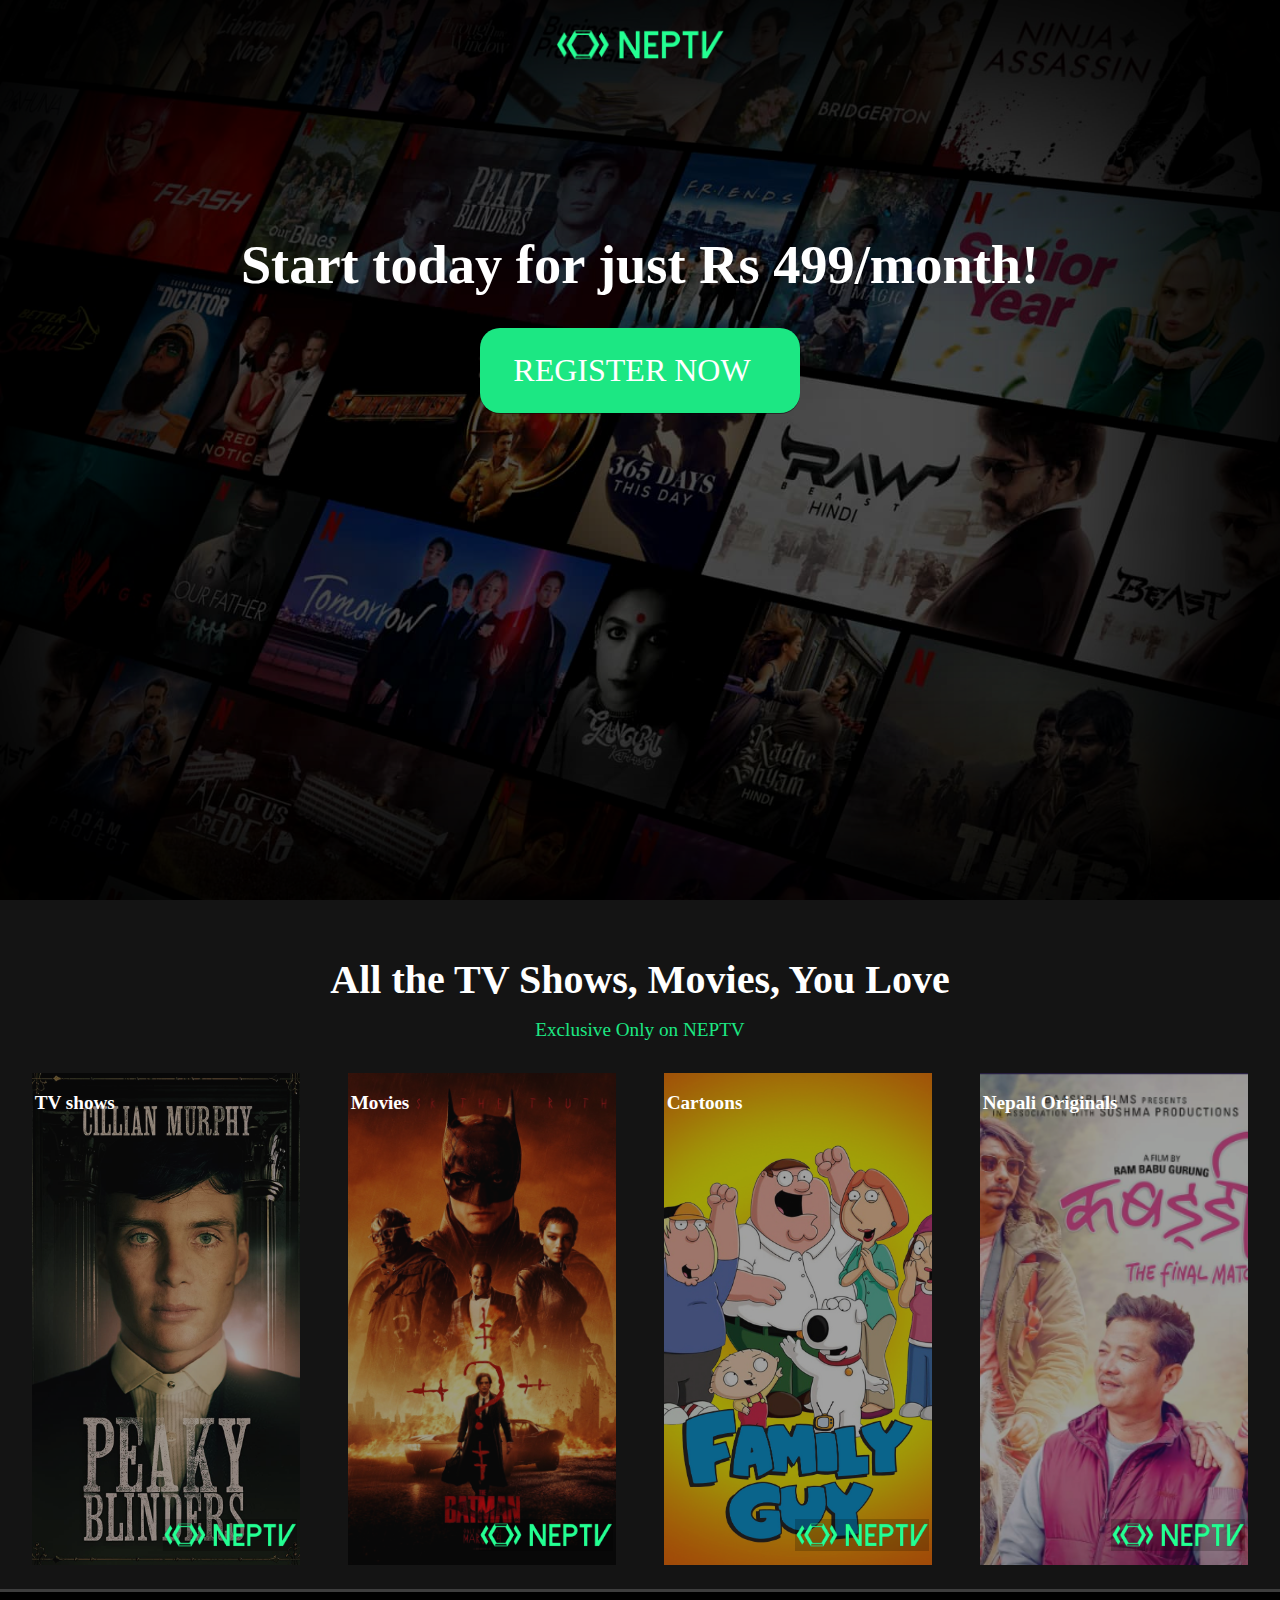
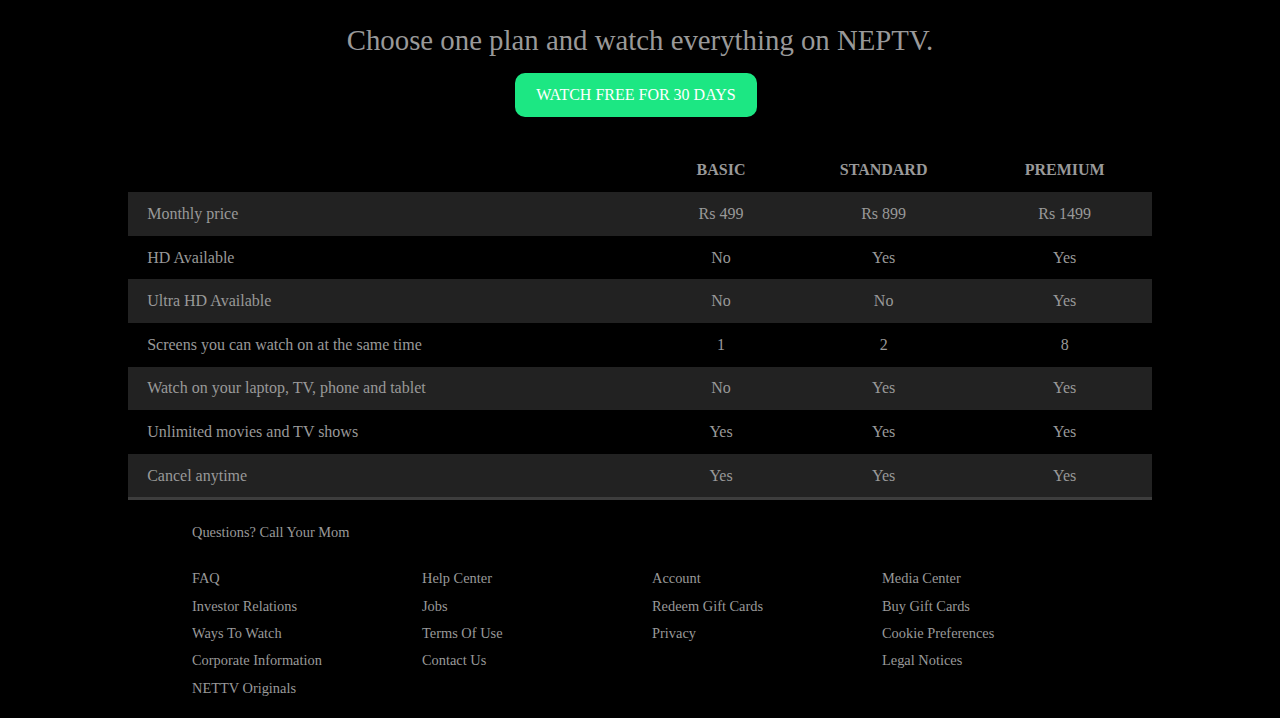
==== index.html @ 65044dee "first" ====
<!DOCTYPE html>
<html lang="en">
  <head>
    <meta charset="UTF-8" />
    <meta http-equiv="X-UA-Compatible" content="IE=edge" />
    <meta name="viewport" content="width=device-width, initial-scale=1.0" />
    <link rel="stylesheet" href="main.css" />
    <title>NEPTV</title>
  </head>
  <body>
    <header class="showcase">
      <div class="showcase-top">
        <img src="./assets/logo.png" alt="" />
      </div>
      <div class="showcase-content">
        <h2>Start today for just Rs 499/month!</h2>
        <a href="#" class="btn btn-xl"
          >REGISTER NOW<i class="fas fa-chevron-right btn-icon"></i
        ></a>
      </div>
    </header>
    <section class="tabs">
      <h2 id="tabs-heading">All the TV Shows, Movies, You Love</h2>
      <p class="tabs-subtext">Exclusive Only on NEPTV</p>
      <div class="container">
        <div id="tab-1" class="tab-item">
          <p class="tab-heading">TV shows</p>
          <div id="tab-img-1"></div>
          <img class="logo-img" src="./assets/logo.png" alt="" />
        </div>
        <div id="tab-2" class="tab-item">
          <i class="fas fa-tablet-alt fa-3x"></i>
          <p class="tab-heading">Movies</p>
          <div id="tab-img-2"></div>
          <img class="logo-img" src="./assets/logo.png" alt="" />
        </div>
        <div id="tab-3" class="tab-item">
          <i class="fas fa-tags fa-3x"></i>
          <p class="tab-heading">Cartoons</p>
          <div id="tab-img-3"></div>
          <img class="logo-img" src="./assets/logo.png" alt="" />
        </div>
        <div id="tab-4" class="tab-item">
          <i class="fas fa-tags fa-3x"></i>
          <p class="tab-heading">Nepali Originals</p>
          <div id="tab-img-4"></div>
          <img class="logo-img" src="./assets/logo.png" alt="" />
        </div>
      </div>
    </section>

    <div class="plans">
      <div class="text-center">
        <p class="text-lg">Choose one plan and watch everything on NEPTV.</p>
        <a href="#" class="btn btn-lg">Watch Free For 30 Days</a>
      </div>

      <table class="table">
        <thead>
          <tr>
            <th></th>
            <th>Basic</th>
            <th>Standard</th>
            <th>Premium</th>
          </tr>
        </thead>
        <tbody>
          <tr>
            <td>Monthly price</td>
            <td>Rs 499</td>
            <td>Rs 899</td>
            <td>Rs 1499</td>
          </tr>
          <tr>
            <td>HD Available</td>
            <td>No</td>
            <td>Yes</td>
            <td>Yes</td>
          </tr>
          <tr>
            <td>Ultra HD Available</td>
            <td>No</td>
            <td>No</td>
            <td>Yes</td>
          </tr>
          <tr>
            <td>Screens you can watch on at the same time</td>
            <td>1</td>
            <td>2</td>
            <td>8</td>
          </tr>
          <tr>
            <td>Watch on your laptop, TV, phone and tablet</td>
            <td>No</td>
            <td>Yes</td>
            <td>Yes</td>
          </tr>
          <tr>
            <td>Unlimited movies and TV shows</td>
            <td>Yes</td>
            <td>Yes</td>
            <td>Yes</td>
          </tr>
          <tr>
            <td>Cancel anytime</td>
            <td>Yes</td>
            <td>Yes</td>
            <td>Yes</td>
          </tr>
        </tbody>
      </table>
    </div>

    <footer class="footer">
      <p>Questions? Call Your Mom</p>
      <div class="footer-cols">
        <ul>
          <li><a href="#">FAQ</a></li>
          <li><a href="#">Investor Relations</a></li>
          <li><a href="#">Ways To Watch</a></li>
          <li><a href="#">Corporate Information</a></li>
          <li><a href="#">NETTV Originals</a></li>
        </ul>
        <ul>
          <li><a href="#">Help Center</a></li>
          <li><a href="#">Jobs</a></li>
          <li><a href="#">Terms Of Use</a></li>
          <li><a href="#">Contact Us</a></li>
        </ul>
        <ul>
          <li><a href="#">Account</a></li>
          <li><a href="#">Redeem Gift Cards</a></li>
          <li><a href="#">Privacy</a></li>
        </ul>
        <ul>
          <li><a href="#">Media Center</a></li>
          <li><a href="#">Buy Gift Cards</a></li>
          <li><a href="#">Cookie Preferences</a></li>
          <li><a href="#">Legal Notices</a></li>
        </ul>
      </div>
    </footer>
  </body>
</html>
---- main.css ----
/* Global Styles */
:root {
  --primary-color: #1ce783;
  --dark-color: #141414;
  --light-color: #f4f4f4;
}

* {
  box-sizing: border-box;
  margin: 0;
  padding: 0;
}

body {
  font-family: Century Gothic;
  -webkit-font-smoothing: antialiased;
  background: #000;
  color: #999;
}

ul {
  list-style: none;
}

h1,
h2,
h3,
h4 {
  color: #fff;
}

a {
  color: #fff;
  text-decoration: none;
}

p {
  margin: 0.5rem 0;
}

img {
  width: 100%;
}

.showcase {
  width: 100%;
  height: 100vh;
  position: relative;
  background: url("./assets/bg.jpg") no-repeat center center/cover;
  background-attachment: fixed;
}

.showcase::after {
  content: "";
  position: absolute;
  top: 0;
  left: 0;
  width: 100%;
  height: 100%;
  z-index: 1;
  background: rgba(0, 0, 0, 0.6);
  box-shadow: inset 120px 100px 250px #000000, inset -120px -100px 250px #000000;
}

.showcase-top {
  position: relative;
  z-index: 2;
  height: 90px;
}

.showcase-top img {
  width: 170px;
  position: absolute;
  top: 50%;
  left: 50%;
  transform: translate(-50%, -50%);
  margin-left: 0;
}

.showcase-top a {
  position: absolute;
  top: 50%;
  right: 0;
  transform: translate(-50%, -50%);
}

.showcase-content {
  position: relative;
  z-index: 2;
  width: 65%;
  margin: auto;
  display: flex;
  flex-direction: column;
  justify-content: center;
  align-items: center;
  text-align: center;
  margin-top: 9rem;
}

.showcase-content h2 {
  font-size: 3.4rem;
}

.showcase-content .btn {
  margin: 1em;
  border-radius: 20px;
}

/* Tabs */
.tabs {
  background: var(--dark-color);
  padding-top: 1rem;
  border-bottom: 3px solid #3d3d3d;
  border-right: none;
}

#tabs-heading {
  text-align: center;
  font-size: 2.5rem;
  margin: 1em 0 0 0;
}

.tabs-subtext {
  color: var(--primary-color);
  text-align: center;
}

.tabs .container {
  display: grid;
  grid-template-columns: repeat(4, 1fr);
  grid-gap: 3rem;
  align-items: center;
  justify-content: center;
}

#tab-img-1 {
  background: url("./assets/tvshow.jpg");
  opacity: 0.6;
  height: 100%;
  width: 100%;
  background-position: center;
  background-size: cover;
}

#tab-img-2 {
  background: url("./assets/movie.jpg");
  opacity: 0.6;
  height: 100%;
  width: 100%;
  background-position: center;
  background-size: cover;
}

#tab-img-3 {
  background: url("./assets/cartoon.jpg");
  opacity: 0.6;
  height: 100%;
  width: 100%;
  background-position: center;
  background-size: cover;
}

#tab-img-4 {
  background: url("./assets/nepali.png");
  opacity: 0.6;
  height: 100%;
  width: 100%;
  background-position: center;
  background-size: cover;
}

.tab-item {
  height: 60vh;
  background-position: center;
  background-size: cover;
  position: relative;
  transition: 0.3s;
}

.tab-item:hover {
  transform: scale(1.2);
}

.logo-img {
  position: absolute;
  width: 50%;
  bottom: 7%;
  right: 1%;
  background: rgba(0, 0, 0, 0.2);
}

.tab-item p {
  color: white;
  font-weight: 700;
  position: absolute;
  top: 5%;
  left: 1%;
  z-index: 100;
  /* background: rgba(0, 0, 0, 0.2); */
}

.tabs p {
  font-size: 1.2rem;
  padding-top: 0.5rem;
}

.tabs .container > div {
  padding: 1.5rem 0;
}

.tabs .container > div:hover {
  color: #fff;
  cursor: pointer;
}

.plans {
  margin-top: 2rem;
}

.table {
  width: 80%;
  margin: auto;
  margin-top: 2rem;
  border-collapse: collapse;
  border-spacing: 0;
  padding-bottom: 5px;
  border-bottom: 3px solid #3d3d3d;
}

.table thead th {
  text-transform: uppercase;
  padding: 0.8rem;
}

.table tbody {
  display: table-row-group;
  vertical-align: middle;
  border-color: inherit;
}   

.table tbody tr td {
  color: #999;
  padding: 0.8rem 1.2rem;
  text-align: center;
}

.table tbody tr td:first-child {
  text-align: left;
}

.table tbody tr:nth-child(odd) {
  background: #222;
}

.footer {
  max-width: 70%;
  margin: 1rem auto;
  overflow: auto;
}

.footer,
.footer a {
  color: #999;
  font-size: 0.9rem;
}

.footer p {
  margin-bottom: 1.5rem;
}

.footer .footer-cols {
  display: grid;
  grid-template-columns: repeat(4, 1fr);
  grid-gap: 1.5rem;
}

.footer li {
  line-height: 1.9;
}

.footer .lang-select {
  margin-top: 2rem;
  color: #999;
  background-color: #000;
  background-image: none;
  border: 1px solid #333;
  padding: 1rem 1.2rem;
  border-radius: 5px;
}

/* Container */
.container {
  margin: auto;
  overflow: hidden;
  padding: 0 2rem;
}

/* Text Styles */
.text-xl {
  font-size: 2rem;
}

.text-lg {
  font-size: 1.8rem;
  margin-bottom: 1rem;
}

.text-md {
  margin-bottom: 1.5rem;
  font-size: 1.2rem;
}

.text-center {
  text-align: center;
}

.text-dark {
  color: #999;
}

/* Buttons */
.btn {
  display: inline-block;
  background: var(--primary-color);
  color: #fff;
  padding: 0.4rem 1.3rem;
  font-size: 1rem;
  text-align: center;
  border: none;
  cursor: pointer;
  margin-right: 0.5rem;
  transition: opacity 0.2s ease-in;
  outline: none;
  box-shadow: 0 1px 0 rgba(0, 0, 0, 0.45);
  border-radius: 10px;
  transition: 0.3s;
}

.btn:hover {
  opacity: 0.9;
  transform: scale(1.2);
}

.btn-rounded {
  border-radius: 5px;
}

.btn-xl {
  font-size: 2rem;
  padding: 1.5rem 2.1rem;
  text-transform: uppercase;
}

.btn-lg {
  font-size: 1rem;
  padding: 0.8rem 1.3rem;
  text-transform: uppercase;
}

.btn-icon {
  margin-left: 1rem;
}

@media (max-width: 960px) {
  .showcase {
    height: 70vh;
  }

  .hide-sm {
    display: none;
  }

  .showcase-top img {
    top: 30%;
    left: 5%;
    transform: translate(0);
  }

  .showcase-content h1 {
    font-size: 3.7rem;
    line-height: 1;
  }

  .showcase-content p {
    font-size: 1.5rem;
  }

  .footer .footer-cols {
    grid-template-columns: repeat(2, 1fr);
  }

  .btn-xl {
    font-size: 1.5rem;
    padding: 1.4rem 2rem;
    text-transform: uppercase;
  }

  .text-xl {
    font-size: 1.5rem;
  }

  .text-lg {
    font-size: 1.3rem;
    margin-bottom: 1rem;
  }

  .text-md {
    margin-bottom: 1rem;
    font-size: 1.2rem;
  }
}

@media (max-width: 700px) {
  .showcase::after {
    background: rgba(0, 0, 0, 0.6);
    box-shadow: inset 80px 80px 150px #000000, inset -80px -80px 150px #000000;
  }

  .showcase-content h1 {
    font-size: 2.5rem;
    line-height: 1;
  }

  .showcase-content p {
    font-size: 1rem;
  }

  #tab-1-content .tab-1-content-inner {
    grid-template-columns: 1fr;
    text-align: center;
  }

  #tab-2-content .tab-2-content-top {
    display: block;
    text-align: center;
  }

  #tab-2-content .tab-2-content-bottom {
    margin-top: 2rem;
    display: grid;
    grid-template-columns: 1fr;
    grid-gap: 2rem;
    text-align: center;
  }

  .btn-xl {
    font-size: 1rem;
    padding: 1.2rem 1.6rem;
    text-transform: uppercase;
  }
}

@media (max-height: 600px) {
  .showcase-content {
    margin-top: 3rem;
  }
}
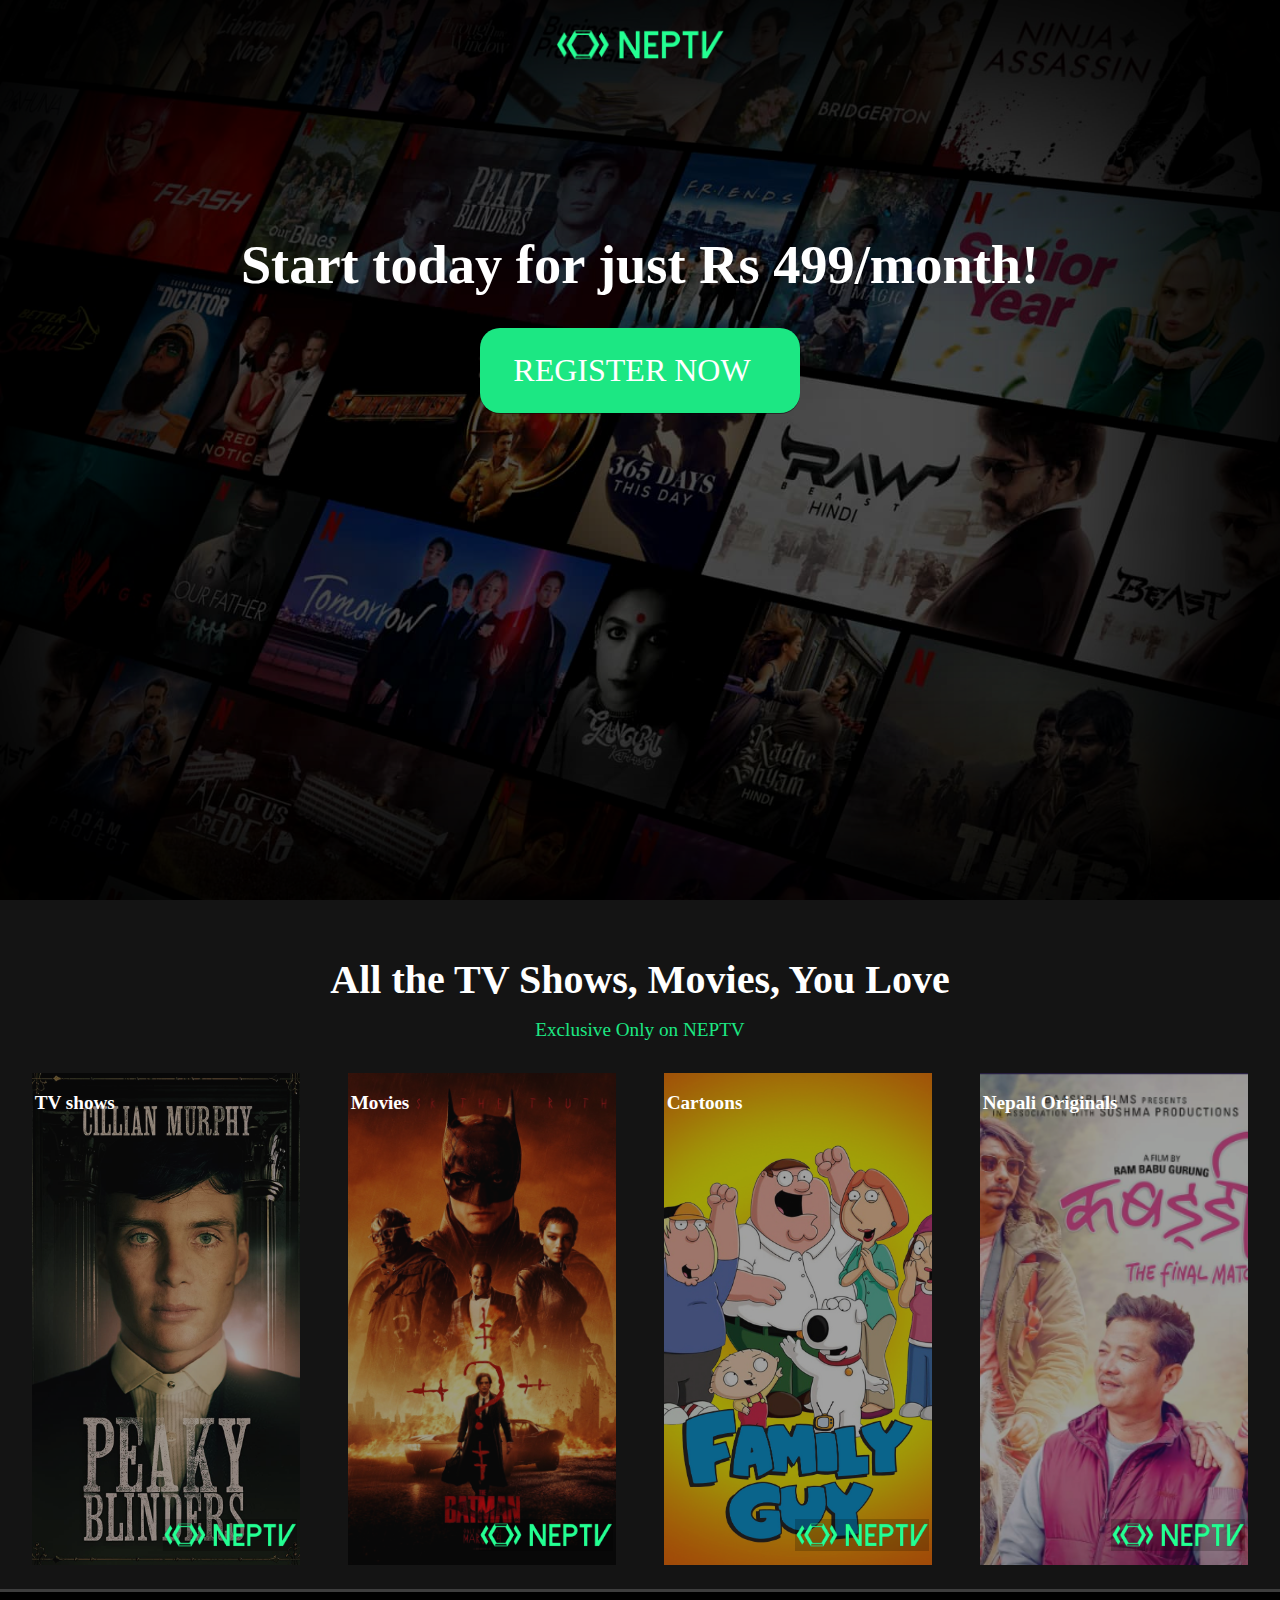
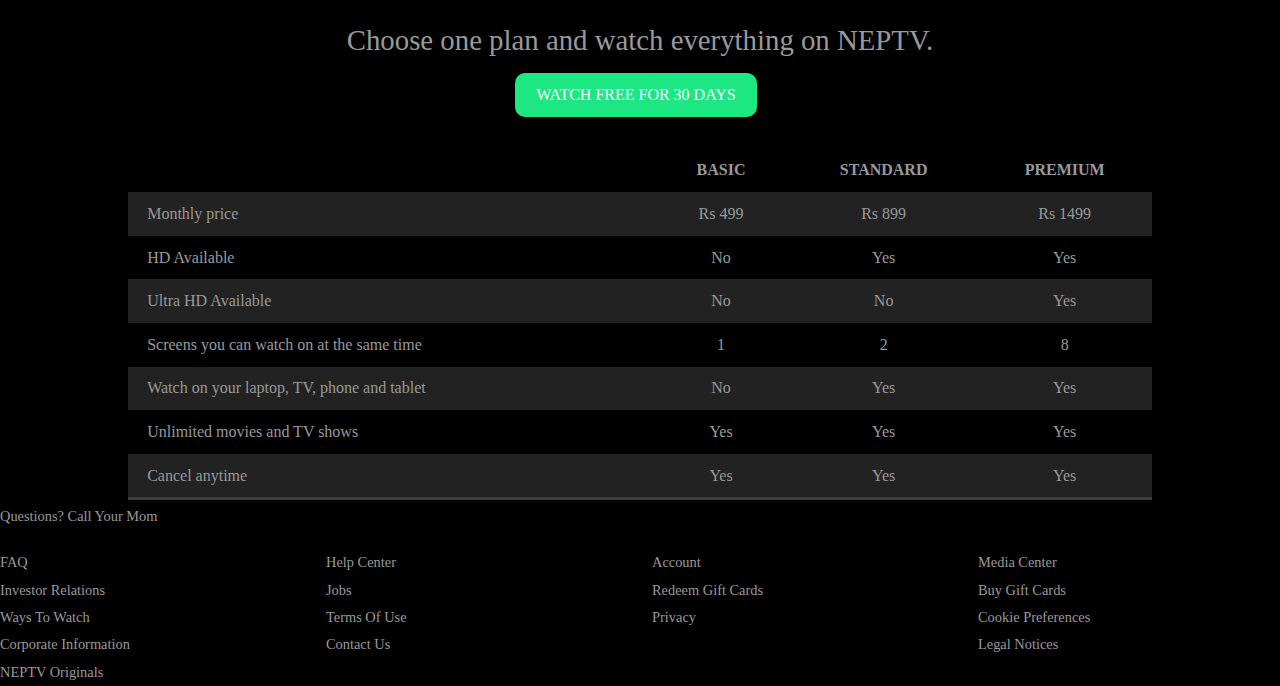
==== commit 0a918a96: "register file added" ====
--- a/index.html
+++ b/index.html
@@ -5,6 +5,7 @@
     <meta http-equiv="X-UA-Compatible" content="IE=edge" />
     <meta name="viewport" content="width=device-width, initial-scale=1.0" />
     <link rel="stylesheet" href="main.css" />
+    <link rel="icon" type="image/x-icon" href="favicon.ico" />
     <title>NEPTV</title>
   </head>
   <body>
@@ -14,7 +15,7 @@
       </div>
       <div class="showcase-content">
         <h2>Start today for just Rs 499/month!</h2>
-        <a href="#" class="btn btn-xl"
+        <a href="./form.html" class="btn btn-xl"
           >REGISTER NOW<i class="fas fa-chevron-right btn-icon"></i
         ></a>
       </div>
@@ -119,7 +120,7 @@
           <li><a href="#">Investor Relations</a></li>
           <li><a href="#">Ways To Watch</a></li>
           <li><a href="#">Corporate Information</a></li>
-          <li><a href="#">NETTV Originals</a></li>
+          <li><a href="#">NEPTV Originals</a></li>
         </ul>
         <ul>
           <li><a href="#">Help Center</a></li>
--- a/main.css
+++ b/main.css
@@ -236,7 +236,7 @@
   display: table-row-group;
   vertical-align: middle;
   border-color: inherit;
-}   
+}
 
 .table tbody tr td {
   color: #999;
@@ -251,6 +251,24 @@
 .table tbody tr:nth-child(odd) {
   background: #222;
 }
+
+form {
+  width: 60%;
+  text-align: center;
+  margin: auto;
+}
+
+form input {
+  width: 50%;
+  font-size: 1em;
+  padding: 1em;
+  border-radius: 10px;
+  border: 1px solid var(--primary-color);
+  display: block;
+  margin: 1em auto;
+}
+
+form input[type='']
 
 .footer {
   max-width: 70%;
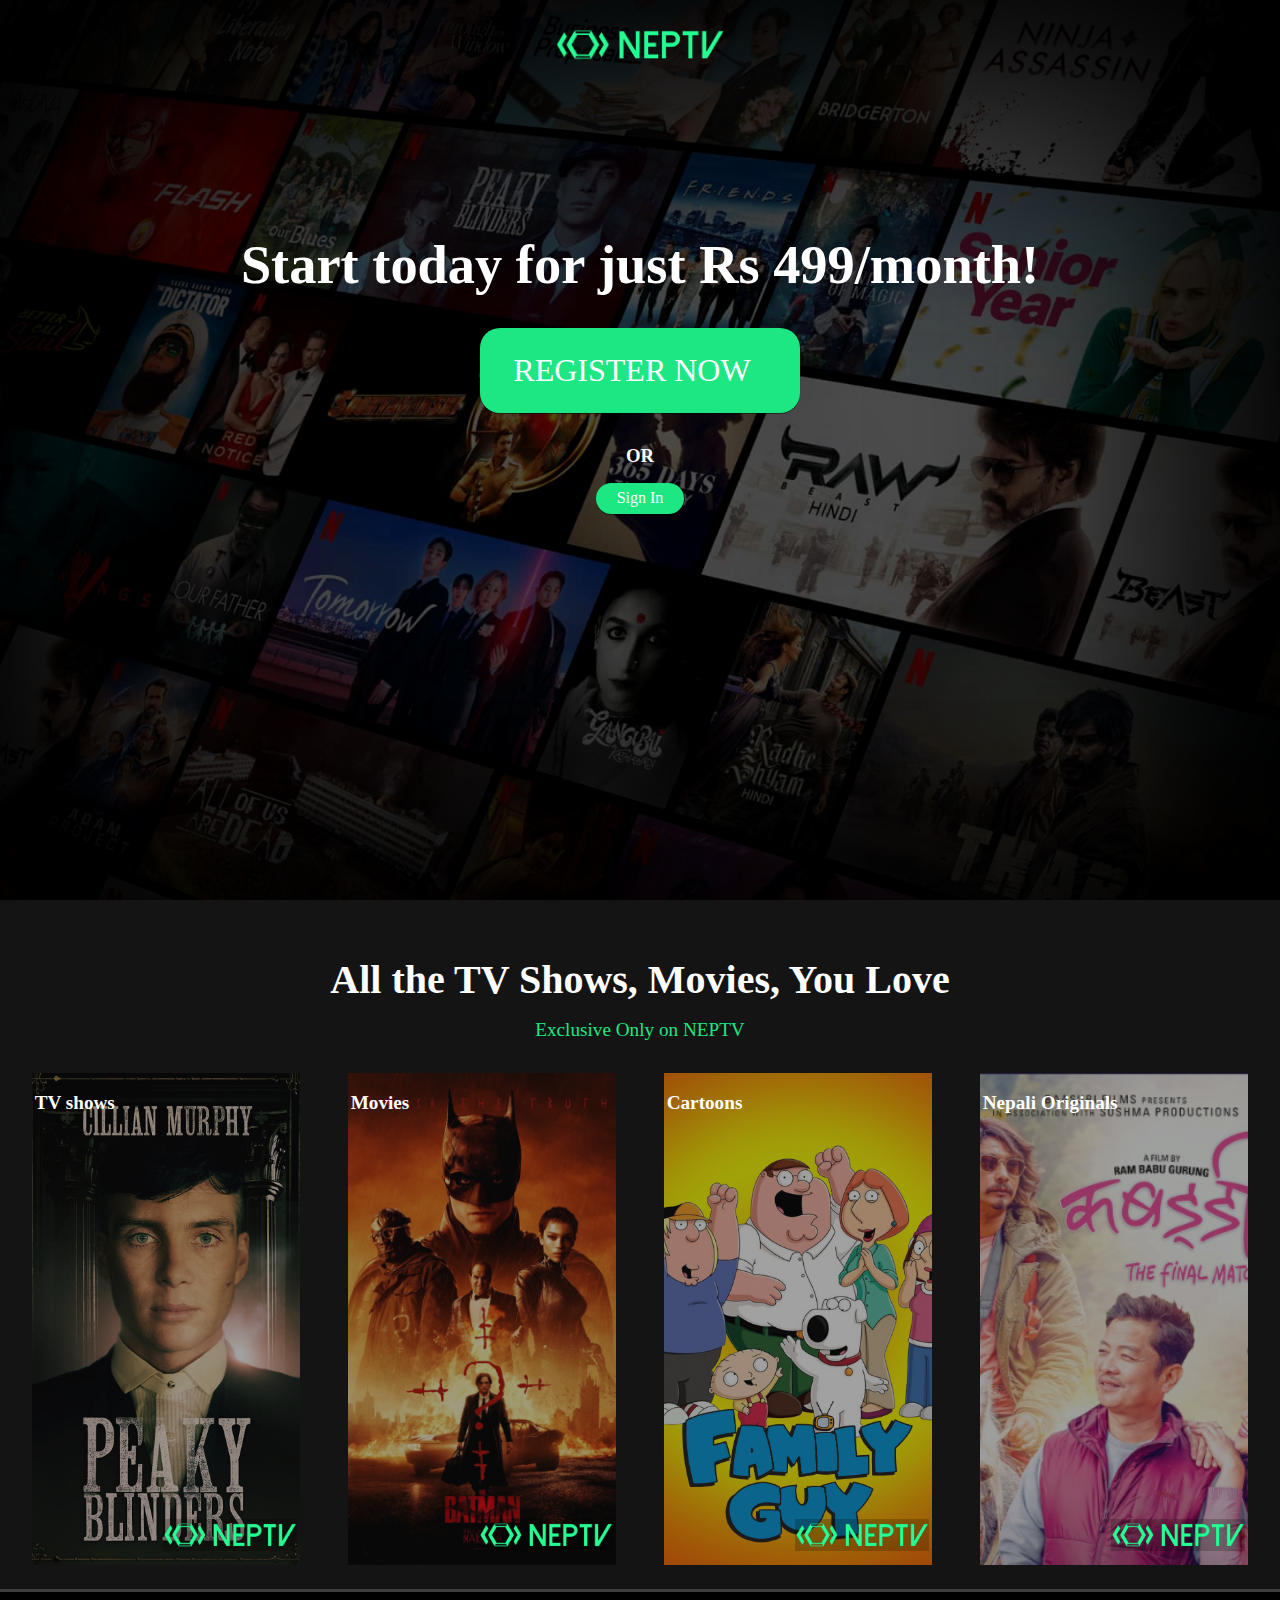
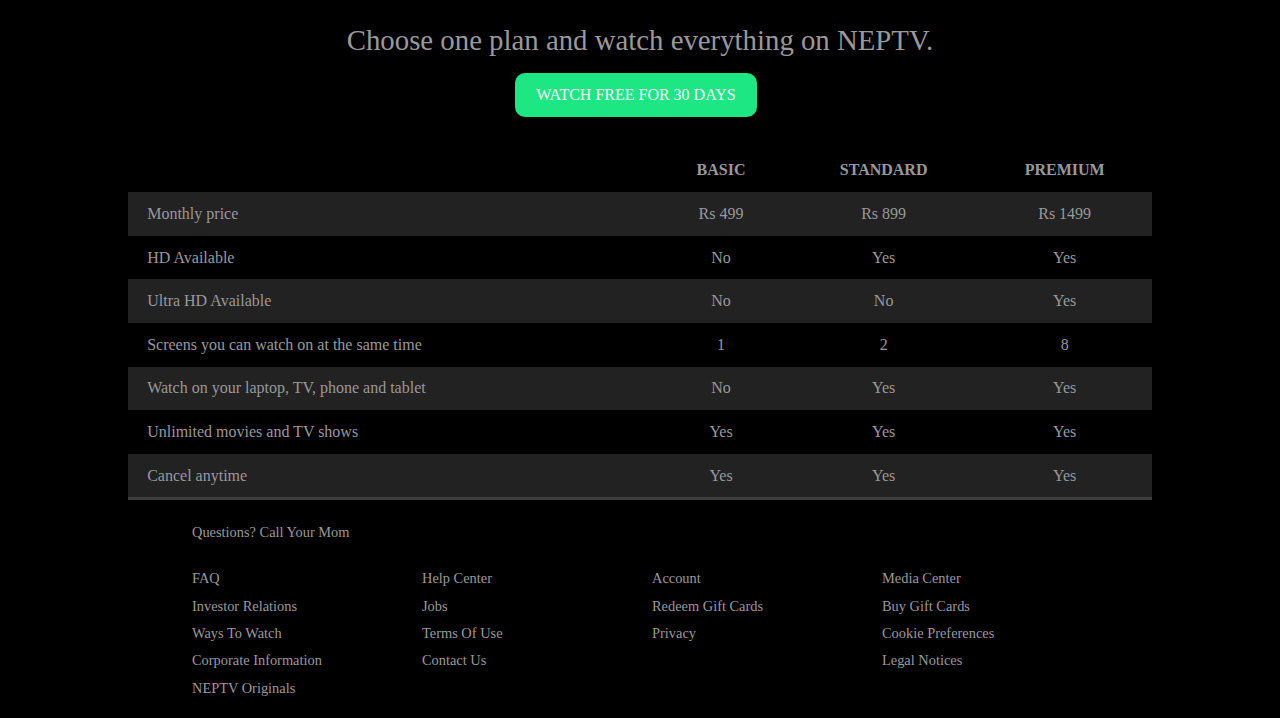
==== commit 596514fb: "login and sign in pages" ====
--- a/index.html
+++ b/index.html
@@ -15,9 +15,11 @@
       </div>
       <div class="showcase-content">
         <h2>Start today for just Rs 499/month!</h2>
-        <a href="./form.html" class="btn btn-xl"
+        <a href="./register.html" class="btn btn-xl"
           >REGISTER NOW<i class="fas fa-chevron-right btn-icon"></i
         ></a>
+        <h3>OR</h3>
+        <a href="login.html" class="btn btn-rounded">Sign In</a>
       </div>
     </header>
     <section class="tabs">
--- a/main.css
+++ b/main.css
@@ -252,23 +252,56 @@
   background: #222;
 }
 
+.showcase-content.form-content {
+  margin-top: 0;
+}
+
+#form {
+  background: url(./assets/bg.jpg);
+  margin-bottom: 1em;
+  width: 100%;
+  height: 100vh;
+  position: relative;
+  background: url("./assets/bg.jpg") no-repeat center center/cover;
+  background-attachment: fixed;
+}
+
+#form::after {
+  content: "";
+  position: absolute;
+  top: 0;
+  left: 0;
+  width: 100%;
+  height: 100%;
+  z-index: 1;
+  background: rgba(0, 0, 0, 0.6);
+  box-shadow: inset 120px 100px 250px #000000, inset -120px -100px 250px #000000;
+}
+
 form {
   width: 60%;
   text-align: center;
   margin: auto;
 }
 
+.form-header {
+  margin: 0 0 1em 0;
+}
+
 form input {
-  width: 50%;
+  width: 80%;
   font-size: 1em;
   padding: 1em;
   border-radius: 10px;
   border: 1px solid var(--primary-color);
   display: block;
   margin: 1em auto;
-}
-
-form input[type='']
+  transition: 0.3s;
+}
+
+form input:focus {
+  width: 100%;
+}
 
 .footer {
   max-width: 70%;
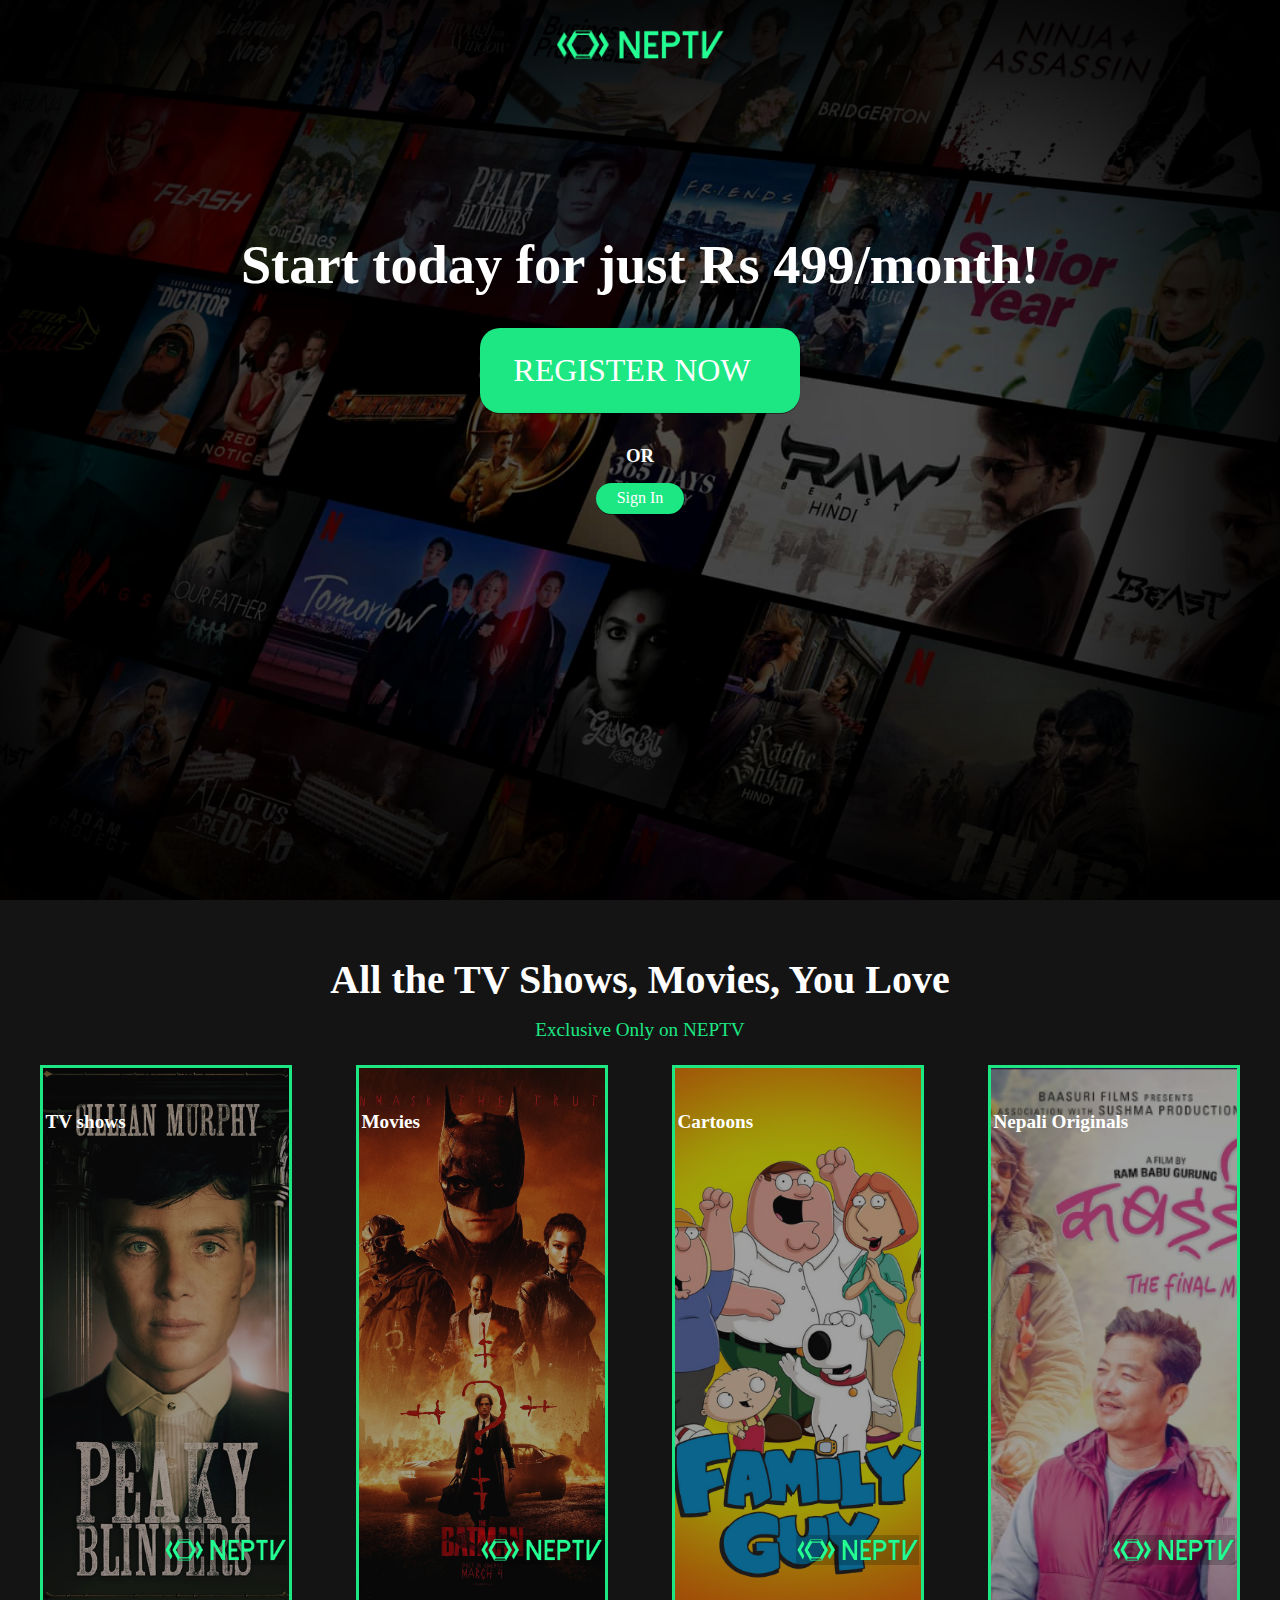
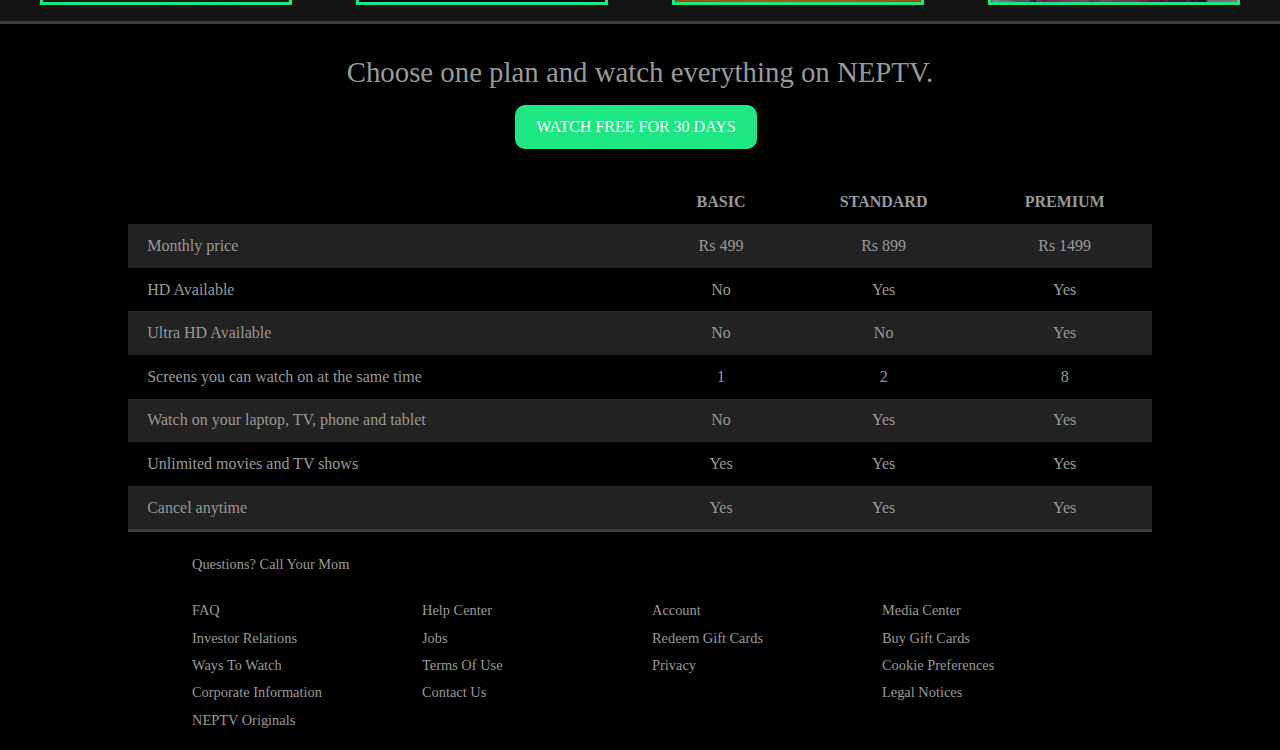
==== commit 915dd624: "some changes" ====
--- a/index.html
+++ b/index.html
@@ -26,36 +26,36 @@
       <h2 id="tabs-heading">All the TV Shows, Movies, You Love</h2>
       <p class="tabs-subtext">Exclusive Only on NEPTV</p>
       <div class="container">
-        <div id="tab-1" class="tab-item">
+        <a href="./register.html" id="tab-1" class="tab-item">
           <p class="tab-heading">TV shows</p>
           <div id="tab-img-1"></div>
           <img class="logo-img" src="./assets/logo.png" alt="" />
-        </div>
-        <div id="tab-2" class="tab-item">
+        </a>
+        <a href="./register.html" id="tab-2" class="tab-item">
           <i class="fas fa-tablet-alt fa-3x"></i>
           <p class="tab-heading">Movies</p>
           <div id="tab-img-2"></div>
           <img class="logo-img" src="./assets/logo.png" alt="" />
-        </div>
-        <div id="tab-3" class="tab-item">
+        </a>
+        <a href="./register.html" id="tab-3" class="tab-item">
           <i class="fas fa-tags fa-3x"></i>
           <p class="tab-heading">Cartoons</p>
           <div id="tab-img-3"></div>
           <img class="logo-img" src="./assets/logo.png" alt="" />
-        </div>
-        <div id="tab-4" class="tab-item">
+        </a>
+        <a href="./register.html" id="tab-4" class="tab-item">
           <i class="fas fa-tags fa-3x"></i>
           <p class="tab-heading">Nepali Originals</p>
           <div id="tab-img-4"></div>
           <img class="logo-img" src="./assets/logo.png" alt="" />
-        </div>
+        </a>
       </div>
     </section>
 
     <div class="plans">
       <div class="text-center">
         <p class="text-lg">Choose one plan and watch everything on NEPTV.</p>
-        <a href="#" class="btn btn-lg">Watch Free For 30 Days</a>
+        <a href="register.html" class="btn btn-lg">Watch Free For 30 Days</a>
       </div>
 
       <table class="table">
--- a/main.css
+++ b/main.css
@@ -170,6 +170,8 @@
 }
 
 .tab-item {
+  border: 3px solid var(--primary-color);
+  margin: 1em 0.5em;
   height: 60vh;
   background-position: center;
   background-size: cover;
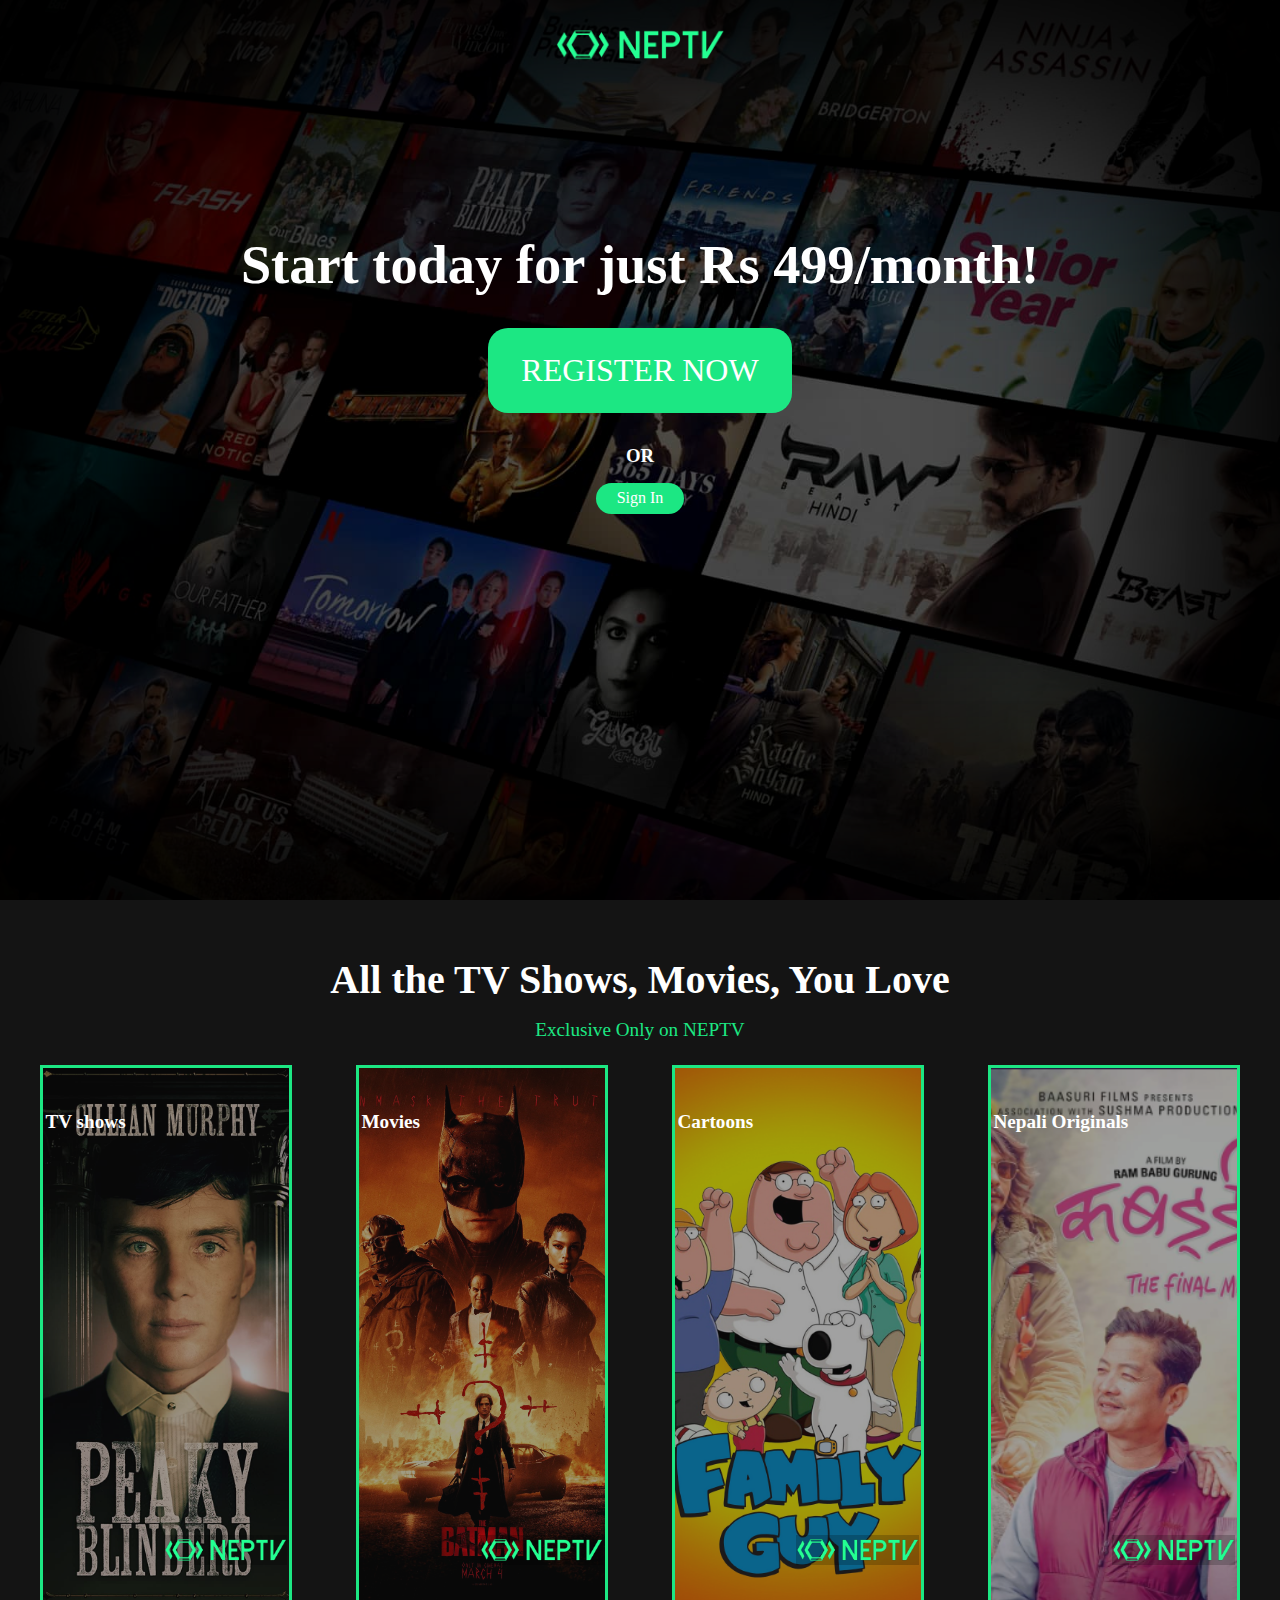
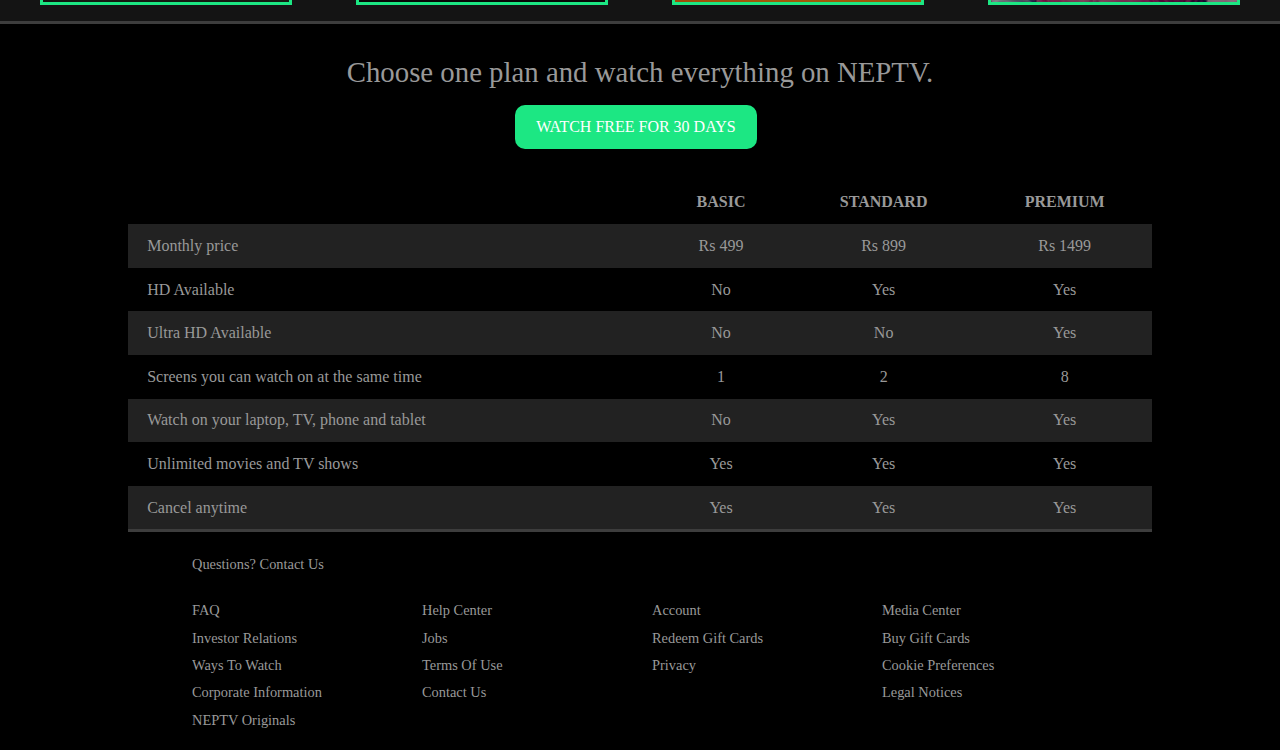
==== commit c593c119: "final" ====
--- a/index.html
+++ b/index.html
@@ -16,8 +16,7 @@
       <div class="showcase-content">
         <h2>Start today for just Rs 499/month!</h2>
         <a href="./register.html" class="btn btn-xl"
-          >REGISTER NOW<i class="fas fa-chevron-right btn-icon"></i
-        ></a>
+          >REGISTER NOW</a>
         <h3>OR</h3>
         <a href="login.html" class="btn btn-rounded">Sign In</a>
       </div>
@@ -32,19 +31,16 @@
           <img class="logo-img" src="./assets/logo.png" alt="" />
         </a>
         <a href="./register.html" id="tab-2" class="tab-item">
-          <i class="fas fa-tablet-alt fa-3x"></i>
           <p class="tab-heading">Movies</p>
           <div id="tab-img-2"></div>
           <img class="logo-img" src="./assets/logo.png" alt="" />
         </a>
         <a href="./register.html" id="tab-3" class="tab-item">
-          <i class="fas fa-tags fa-3x"></i>
           <p class="tab-heading">Cartoons</p>
           <div id="tab-img-3"></div>
           <img class="logo-img" src="./assets/logo.png" alt="" />
         </a>
         <a href="./register.html" id="tab-4" class="tab-item">
-          <i class="fas fa-tags fa-3x"></i>
           <p class="tab-heading">Nepali Originals</p>
           <div id="tab-img-4"></div>
           <img class="logo-img" src="./assets/logo.png" alt="" />
@@ -115,7 +111,7 @@
     </div>
 
     <footer class="footer">
-      <p>Questions? Call Your Mom</p>
+      <p>Questions? Contact Us</p>
       <div class="footer-cols">
         <ul>
           <li><a href="#">FAQ</a></li>
--- a/main.css
+++ b/main.css
@@ -210,11 +210,6 @@
   padding: 1.5rem 0;
 }
 
-.tabs .container > div:hover {
-  color: #fff;
-  cursor: pointer;
-}
-
 .plans {
   margin-top: 2rem;
 }
@@ -256,28 +251,6 @@
 
 .showcase-content.form-content {
   margin-top: 0;
-}
-
-#form {
-  background: url(./assets/bg.jpg);
-  margin-bottom: 1em;
-  width: 100%;
-  height: 100vh;
-  position: relative;
-  background: url("./assets/bg.jpg") no-repeat center center/cover;
-  background-attachment: fixed;
-}
-
-#form::after {
-  content: "";
-  position: absolute;
-  top: 0;
-  left: 0;
-  width: 100%;
-  height: 100%;
-  z-index: 1;
-  background: rgba(0, 0, 0, 0.6);
-  box-shadow: inset 120px 100px 250px #000000, inset -120px -100px 250px #000000;
 }
 
 form {
@@ -331,16 +304,6 @@
   line-height: 1.9;
 }
 
-.footer .lang-select {
-  margin-top: 2rem;
-  color: #999;
-  background-color: #000;
-  background-image: none;
-  border: 1px solid #333;
-  padding: 1rem 1.2rem;
-  border-radius: 5px;
-}
-
 /* Container */
 .container {
   margin: auto;
@@ -349,18 +312,10 @@
 }
 
 /* Text Styles */
-.text-xl {
-  font-size: 2rem;
-}
 
 .text-lg {
   font-size: 1.8rem;
   margin-bottom: 1rem;
-}
-
-.text-md {
-  margin-bottom: 1.5rem;
-  font-size: 1.2rem;
 }
 
 .text-center {
@@ -382,9 +337,7 @@
   border: none;
   cursor: pointer;
   margin-right: 0.5rem;
-  transition: opacity 0.2s ease-in;
   outline: none;
-  box-shadow: 0 1px 0 rgba(0, 0, 0, 0.45);
   border-radius: 10px;
   transition: 0.3s;
 }
@@ -392,10 +345,6 @@
 .btn:hover {
   opacity: 0.9;
   transform: scale(1.2);
-}
-
-.btn-rounded {
-  border-radius: 5px;
 }
 
 .btn-xl {
@@ -415,14 +364,6 @@
 }
 
 @media (max-width: 960px) {
-  .showcase {
-    height: 70vh;
-  }
-
-  .hide-sm {
-    display: none;
-  }
-
   .showcase-top img {
     top: 30%;
     left: 5%;
@@ -438,6 +379,19 @@
     font-size: 1.5rem;
   }
 
+  .tabs .container {
+    grid-template-columns: repeat(2, 1fr);
+    gap: 0.2em;
+  }
+
+  .tab-item:hover {
+    transform: scale(1.1);
+  }
+
+  .form-content input {
+    padding: 0.5em;
+  }
+
   .footer .footer-cols {
     grid-template-columns: repeat(2, 1fr);
   }
@@ -448,18 +402,9 @@
     text-transform: uppercase;
   }
 
-  .text-xl {
-    font-size: 1.5rem;
-  }
-
   .text-lg {
     font-size: 1.3rem;
     margin-bottom: 1rem;
-  }
-
-  .text-md {
-    margin-bottom: 1rem;
-    font-size: 1.2rem;
   }
 }
 
@@ -478,24 +423,6 @@
     font-size: 1rem;
   }
 
-  #tab-1-content .tab-1-content-inner {
-    grid-template-columns: 1fr;
-    text-align: center;
-  }
-
-  #tab-2-content .tab-2-content-top {
-    display: block;
-    text-align: center;
-  }
-
-  #tab-2-content .tab-2-content-bottom {
-    margin-top: 2rem;
-    display: grid;
-    grid-template-columns: 1fr;
-    grid-gap: 2rem;
-    text-align: center;
-  }
-
   .btn-xl {
     font-size: 1rem;
     padding: 1.2rem 1.6rem;
